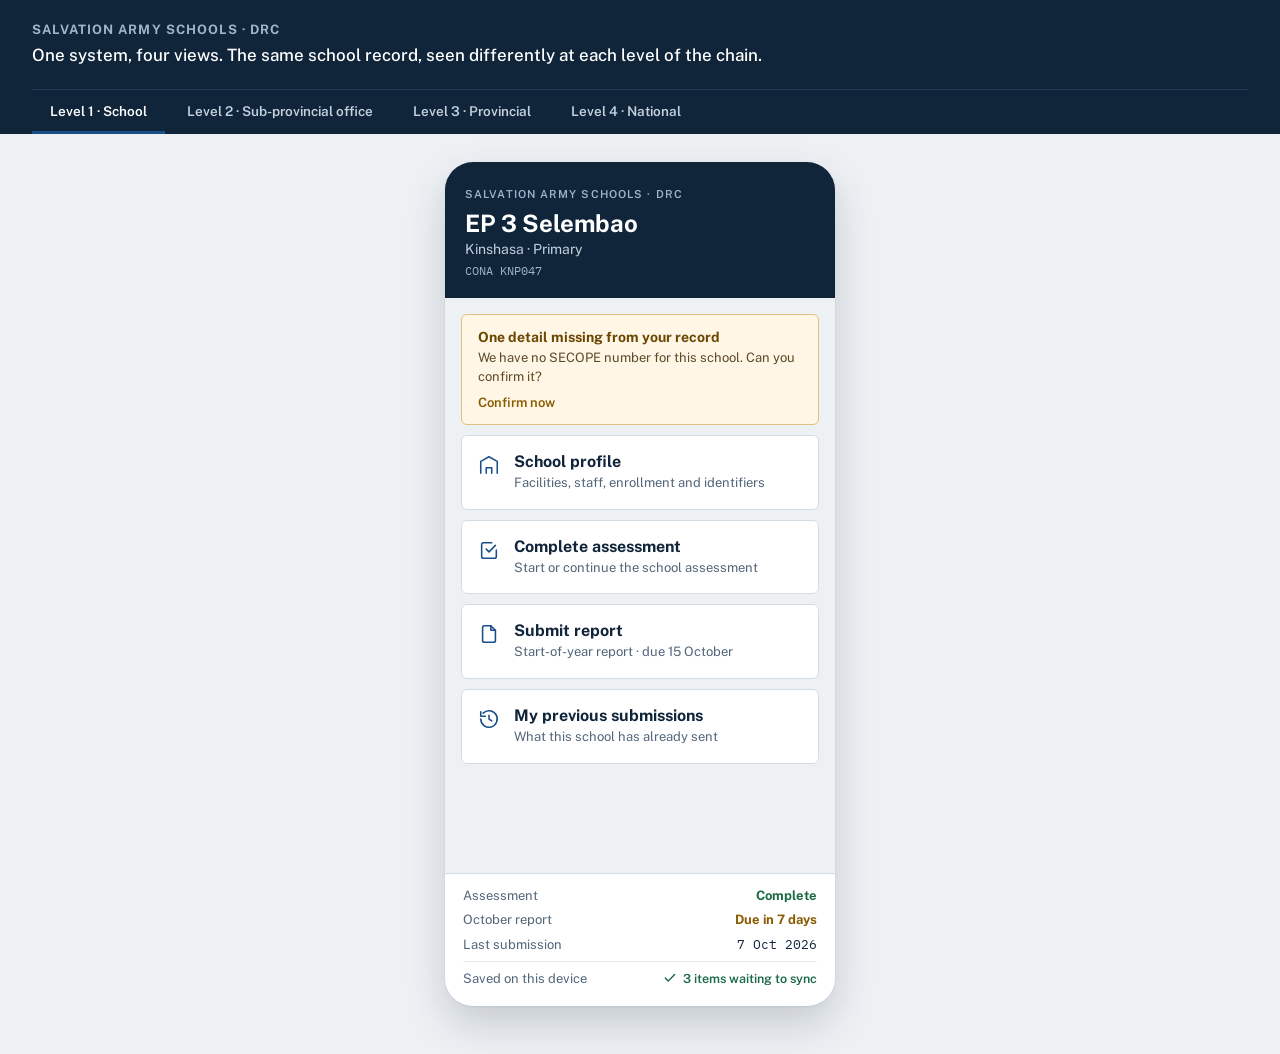
==== index.html @ e6bd0ef2 "Add SAWSO DRC school data dashboard (four role-level views) Implements the School, Sub-provincial of" ====
<!doctype html>
<html lang="en">
<head>
<meta charset="utf-8">
<meta name="viewport" content="width=device-width, initial-scale=1">
<title>DRC School Data System · Four Role Views</title>
<link rel="stylesheet" href="https://fonts.googleapis.com/css2?family=Public+Sans:wght@400;500;600;700&family=IBM+Plex+Mono:wght@400;500&display=swap">
<link rel="stylesheet" href="styles.css">
</head>
<body>

<header class="app-header">
  <div class="app-header__title">Salvation Army schools · DRC</div>
  <p class="app-header__tagline">One system, four views. The same school record, seen differently at each level of the chain.</p>
  <nav class="level-nav" aria-label="Role level">
    <button type="button" class="level-nav__tab" role="tab" aria-selected="true" aria-controls="view-school" data-view-target="school">Level 1 · School</button>
    <button type="button" class="level-nav__tab" role="tab" aria-selected="false" aria-controls="view-office" data-view-target="office">Level 2 · Sub-provincial office</button>
    <button type="button" class="level-nav__tab" role="tab" aria-selected="false" aria-controls="view-provincial" data-view-target="provincial">Level 3 · Provincial</button>
    <button type="button" class="level-nav__tab" role="tab" aria-selected="false" aria-controls="view-national" data-view-target="national">Level 4 · National</button>
  </nav>
</header>

<main>

<!-- ============ LEVEL 1 · SCHOOL ============ -->
<section id="view-school" class="view" data-active="true" aria-label="School home screen">
  <div class="phone-wrap">
    <div class="phone">

      <div class="phone__identity">
        <div class="phone__org">Salvation Army schools · DRC</div>
        <div class="phone__name">EP 3 Selembao</div>
        <div class="phone__place">Kinshasa · Primary</div>
        <div class="phone__code">CONA KNP047</div>
      </div>

      <div class="phone__body">

        <a href="#confirm" class="notice">
          <div class="notice__title">One detail missing from your record</div>
          <div class="notice__body">We have no SECOPE number for this school. Can you confirm it?</div>
          <div class="notice__action">Confirm now</div>
        </a>

        <a href="#profile" class="task-card">
          <svg class="task-card__icon" width="22" height="22" viewBox="0 0 24 24" fill="none" stroke="#1B4F8A" stroke-width="1.7" stroke-linecap="round" stroke-linejoin="round" aria-hidden="true">
            <path d="M3 21V8l9-5 9 5v13"/><path d="M9 21v-6h6v6"/>
          </svg>
          <span>
            <span class="task-card__title">School profile</span>
            <span class="task-card__desc">Facilities, staff, enrollment and identifiers</span>
          </span>
        </a>

        <a href="#assessment" class="task-card">
          <svg class="task-card__icon" width="22" height="22" viewBox="0 0 24 24" fill="none" stroke="#1B4F8A" stroke-width="1.7" stroke-linecap="round" stroke-linejoin="round" aria-hidden="true">
            <path d="M9 11l3 3 7-7"/><path d="M20 12v7a2 2 0 0 1-2 2H6a2 2 0 0 1-2-2V6a2 2 0 0 1 2-2h9"/>
          </svg>
          <span>
            <span class="task-card__title">Complete assessment</span>
            <span class="task-card__desc">Start or continue the school assessment</span>
          </span>
        </a>

        <a href="#report" class="task-card">
          <svg class="task-card__icon" width="22" height="22" viewBox="0 0 24 24" fill="none" stroke="#1B4F8A" stroke-width="1.7" stroke-linecap="round" stroke-linejoin="round" aria-hidden="true">
            <path d="M14 3H7a2 2 0 0 0-2 2v14a2 2 0 0 0 2 2h10a2 2 0 0 0 2-2V8z"/><path d="M14 3v5h5"/>
          </svg>
          <span>
            <span class="task-card__title">Submit report</span>
            <span class="task-card__desc">Start-of-year report · due 15 October</span>
          </span>
        </a>

        <a href="#history" class="task-card">
          <svg class="task-card__icon" width="22" height="22" viewBox="0 0 24 24" fill="none" stroke="#1B4F8A" stroke-width="1.7" stroke-linecap="round" stroke-linejoin="round" aria-hidden="true">
            <path d="M3 12a9 9 0 1 0 2.6-6.4"/><path d="M3 4v5h5"/><path d="M12 8v4l3 2"/>
          </svg>
          <span>
            <span class="task-card__title">My previous submissions</span>
            <span class="task-card__desc">What this school has already sent</span>
          </span>
        </a>

      </div>

      <div class="phone__status">
        <div class="status-row">
          <span class="status-row__label">Assessment</span>
          <span class="status-row__value" style="color: var(--green)">Complete</span>
        </div>
        <div class="status-row">
          <span class="status-row__label">October report</span>
          <span class="status-row__value" style="color: var(--amber)">Due in 7 days</span>
        </div>
        <div class="status-row">
          <span class="status-row__label">Last submission</span>
          <span class="status-row__value--mono">7 Oct 2026</span>
        </div>
        <div class="status-row status-row--sync">
          <span class="status-row__label">Saved on this device</span>
          <span class="sync-ok">
            <svg width="14" height="14" viewBox="0 0 24 24" fill="none" stroke="#1C6B46" stroke-width="2.4" stroke-linecap="round" stroke-linejoin="round" aria-hidden="true"><path d="M20 6L9 17l-5-5"/></svg>
            3 items waiting to sync
          </span>
        </div>
      </div>

    </div>
  </div>
</section>

<!-- ============ LEVEL 2 · SUB-PROVINCIAL OFFICE ============ -->
<section id="view-office" class="view" aria-label="Sub-provincial office workspace">
  <div class="topbar">
    <div>
      <div class="topbar__eyebrow">Sub-provincial coordination</div>
      <div class="topbar__title">CSP Lufu · Kinshasa</div>
    </div>
    <div class="topbar__period">
      <span>Reporting period</span>
      <span class="topbar__period-value">Start-of-year 2026/27</span>
    </div>
  </div>

  <div class="page">

    <div>
      <div class="section-head">
        <h1>Schools under your responsibility</h1>
        <span class="badge-warn">needs the school-to-office mapping</span>
      </div>
      <div class="stat-grid">
        <div class="stat-card">
          <div class="stat-card__value">42</div>
          <div class="stat-card__sub">schools assigned</div>
        </div>
        <div class="stat-card">
          <div class="stat-card__value stat-card__value--green">35</div>
          <div class="stat-card__sub">submitted</div>
        </div>
        <div class="stat-card">
          <div class="stat-card__value stat-card__value--red">5</div>
          <div class="stat-card__sub">overdue</div>
        </div>
        <div class="stat-card">
          <div class="stat-card__value stat-card__value--amber">2</div>
          <div class="stat-card__sub">waiting for your review</div>
        </div>
      </div>
    </div>

    <div class="panel">
      <div class="panel__head">
        <h2>School list</h2>
        <div>
          <button type="button" class="btn" id="office-filter-followup" aria-pressed="false">Needs follow-up</button>
          <button type="button" class="btn btn--primary" id="office-filter-all" aria-pressed="true">All 42</button>
        </div>
      </div>
      <div class="table-scroll">
        <table class="data-table">
          <thead>
            <tr>
              <th scope="col">School</th>
              <th scope="col">Assessment</th>
              <th scope="col">Report</th>
              <th scope="col">Data issue</th>
              <th scope="col">Action</th>
            </tr>
          </thead>
          <tbody id="office-table-body">
            <tr data-followup="false">
              <td class="school-name">EP 1 Assossa<span class="school-name__code">KNP006</span></td>
              <td class="status-ok">Complete</td>
              <td class="status-ok">Submitted</td>
              <td class="status-mute">None</td>
              <td class="action-cell"><a href="#school">View</a></td>
            </tr>
            <tr data-followup="true">
              <td class="school-name">EP 2 Assossa<span class="school-name__code">KNP007</span></td>
              <td class="status-warn">Incomplete</td>
              <td class="status-bad">Missing</td>
              <td class="status-warn">No SECOPE</td>
              <td class="action-cell"><a href="#school">Follow up</a></td>
            </tr>
            <tr data-followup="false">
              <td class="school-name">EP 3 Barumbu<span class="school-name__code">KNP008</span></td>
              <td class="status-ok">Complete</td>
              <td class="status-ok">Submitted</td>
              <td class="status-mute">None</td>
              <td class="action-cell"><a href="#school">View</a></td>
            </tr>
            <tr data-followup="true">
              <td class="school-name">Institut Buetasa<span class="school-name__code">KNS055</span></td>
              <td class="status-ok">Complete</td>
              <td class="status-warn">Returned</td>
              <td class="status-warn">Enrollment gap</td>
              <td class="action-cell"><a href="#school">Review</a></td>
            </tr>
            <tr data-followup="true">
              <td class="school-name">EP 1 Basoko<span class="school-name__code">KNP010</span></td>
              <td class="status-bad">Not started</td>
              <td class="status-bad">Missing</td>
              <td class="status-warn">No address</td>
              <td class="action-cell"><a href="#school">Follow up</a></td>
            </tr>
          </tbody>
        </table>
      </div>
    </div>

    <div class="panel panel--accent panel-pad">
      <h2 style="margin-bottom: 4px">Review a submission</h2>
      <p class="panel__lead">You can accept a submission, send it back to the school with a note, or add a comment without changing the school's own answers. The office never edits a school's figures silently.</p>
      <div style="display: flex; flex-wrap: wrap; gap: 9px; align-items: center">
        <button type="button" class="btn btn--lg btn--success">Accept</button>
        <button type="button" class="btn btn--lg btn--warn">Return for correction</button>
        <button type="button" class="btn btn--lg">Add a comment</button>
        <span class="badge-warn">formal sign-off still to be decided</span>
      </div>
    </div>

  </div>
</section>

<!-- ============ LEVEL 3 · PROVINCIAL ============ -->
<section id="view-provincial" class="view" aria-label="Provincial dashboard">
  <div class="topbar">
    <div>
      <div class="topbar__eyebrow">Provincial coordination</div>
      <div class="topbar__title">Kinshasa</div>
    </div>
    <nav aria-label="Drill path" class="breadcrumb">
      DRC <span class="sep">&rsaquo;</span> <strong>Kinshasa</strong> <span class="sep">&rsaquo; office &rsaquo; school</span>
    </nav>
  </div>

  <div class="page">

    <section>
      <div class="section-head">
        <h1>Reporting</h1>
        <span class="section-head__meta">start-of-year cycle · as at 8 Oct 2026 · next deadline 30 Oct</span>
      </div>

      <div class="stat-grid" style="margin-bottom: 14px">
        <div class="stat-card">
          <div class="stat-card__value">83</div>
          <div class="stat-card__sub">schools in province</div>
        </div>
        <div class="stat-card">
          <div class="stat-card__value stat-card__value--green">92%</div>
          <div class="stat-card__sub">reporting complete</div>
        </div>
        <div class="stat-card">
          <div class="stat-card__value stat-card__value--red">7</div>
          <div class="stat-card__sub">reports outstanding</div>
        </div>
        <div class="stat-card">
          <div class="stat-card__value stat-card__value--amber">11</div>
          <div class="stat-card__sub">schools needing follow-up</div>
        </div>
      </div>

      <div class="panel panel-pad">
        <div style="display: flex; align-items: baseline; gap: 10px; margin-bottom: 14px">
          <h2>Completion by managing office</h2>
          <span class="badge-warn">needs the mapping</span>
        </div>
        <div class="list-rows">
          <div class="bar-row">
            <span class="bar-row__label">CSP Lufu</span>
            <span class="bar-row__track"><span class="bar-row__fill" style="width: 98%; background: var(--green)"></span></span>
            <span class="bar-row__pct">98%</span>
            <span class="bar-row__n">41 of 42</span>
          </div>
          <div class="bar-row">
            <span class="bar-row__label">CSP Tshangu</span>
            <span class="bar-row__track"><span class="bar-row__fill" style="width: 92%; background: var(--green)"></span></span>
            <span class="bar-row__pct">92%</span>
            <span class="bar-row__n">23 of 25</span>
          </div>
          <div class="bar-row">
            <span class="bar-row__label">CR Kinshasa</span>
            <span class="bar-row__track"><span class="bar-row__fill" style="width: 76%; background: var(--amber)"></span></span>
            <span class="bar-row__pct">76%</span>
            <span class="bar-row__n">12 of 16</span>
          </div>
        </div>
      </div>
    </section>

    <section>
      <div class="section-head section-head--divider">
        <h1>School condition</h1>
        <span class="section-head__meta section-head__meta--warn">from assessments · 61 of 83 schools · cadence not yet agreed</span>
      </div>

      <div class="stat-grid">
        <div class="stat-card">
          <div class="stat-card__label">Infrastructure</div>
          <div class="stat-card__score">2.7<span class="stat-card__score-of"> / 4</span></div>
          <div class="stat-card__sub">average score</div>
        </div>
        <div class="stat-card">
          <div class="stat-card__label">Teaching materials</div>
          <div class="stat-card__score stat-card__score--amber">2.3<span class="stat-card__score-of"> / 4</span></div>
          <div class="stat-card__sub">lowest in the province</div>
        </div>
        <div class="stat-card">
          <div class="stat-card__label">Usable water on site</div>
          <div class="stat-card__value" style="font-size: 28px; margin-top: 5px">68%</div>
          <div class="stat-card__sub">of schools assessed</div>
        </div>
        <div class="stat-card stat-card--flagged">
          <div class="stat-card__label">Priority attention</div>
          <div class="stat-card__value stat-card__value--red" style="font-size: 28px; margin-top: 5px">12</div>
          <div class="stat-card__sub"><a href="#priority" style="font-weight: 600">See the list</a></div>
        </div>
      </div>
    </section>

    <p class="page-note">This level is for patterns and exceptions. Opening every school is the sub-provincial office's job, so the only thing here that goes to a single school is the priority list.</p>

  </div>
</section>

<!-- ============ LEVEL 4 · NATIONAL ============ -->
<section id="view-national" class="view" aria-label="National overview">
  <div class="topbar">
    <div>
      <div class="topbar__eyebrow">National coordination</div>
      <div class="topbar__title">DRC education overview</div>
    </div>
    <span class="topbar__period-value" style="background: none; padding: 0; color: var(--text-pale-2)">as at 8 Oct 2026</span>
  </div>

  <div class="page">

    <div class="stat-grid">
      <div class="stat-card">
        <div class="stat-card__value">615</div>
        <div class="stat-card__sub">schools in the master register</div>
      </div>
      <div class="stat-card">
        <div class="stat-card__value">10</div>
        <div class="stat-card__sub">geographic groups</div>
      </div>
      <div class="stat-card">
        <div class="stat-card__value stat-card__value--green">86%</div>
        <div class="stat-card__sub">reporting complete</div>
      </div>
      <div class="stat-card">
        <div class="stat-card__value stat-card__value--amber">73%<span class="stat-card__dot">&#8226;</span></div>
        <div class="stat-card__sub">assessment coverage</div>
      </div>
    </div>

    <div class="card-grid-2">

      <section class="panel panel-pad">
        <h2 style="margin-bottom: 3px">Reporting</h2>
        <p class="panel__lead" style="margin-bottom: 14px">Who is on time against the 13 January calendar</p>
        <div class="list-rows">
          <div class="bar-row">
            <span class="bar-row__label bar-row__label--narrow">Kinshasa</span>
            <span class="bar-row__track bar-row__track--thin"><span class="bar-row__fill" style="width: 92%; background: var(--green)"></span></span>
            <span class="bar-row__pct bar-row__pct--narrow">92%</span>
          </div>
          <div class="bar-row">
            <span class="bar-row__label bar-row__label--narrow">Kongo Central</span>
            <span class="bar-row__track bar-row__track--thin"><span class="bar-row__fill" style="width: 88%; background: var(--green)"></span></span>
            <span class="bar-row__pct bar-row__pct--narrow">88%</span>
          </div>
          <div class="bar-row">
            <span class="bar-row__label bar-row__label--narrow">Tshopo</span>
            <span class="bar-row__track bar-row__track--thin"><span class="bar-row__fill" style="width: 81%; background: var(--amber)"></span></span>
            <span class="bar-row__pct bar-row__pct--narrow">81%</span>
          </div>
          <div class="bar-row">
            <span class="bar-row__label bar-row__label--narrow">Mongala</span>
            <span class="bar-row__track bar-row__track--thin"><span class="bar-row__fill" style="width: 64%; background: var(--red)"></span></span>
            <span class="bar-row__pct bar-row__pct--narrow">64%</span>
          </div>
        </div>
      </section>

      <section class="panel panel-pad">
        <h2 style="margin-bottom: 3px">School conditions</h2>
        <p class="panel__lead" style="margin-bottom: 14px">Schools assessed as having no usable water on site<span style="color: var(--amber)">&#8226;</span></p>
        <div class="list-rows">
          <div class="list-row"><span class="list-row__name">Kongo Central</span><span class="list-row__value list-row__value--red">27</span></div>
          <div class="list-row"><span class="list-row__name">Tshopo</span><span class="list-row__value list-row__value--red">19</span></div>
          <div class="list-row"><span class="list-row__name">Kinshasa</span><span class="list-row__value list-row__value--red">14</span></div>
          <div class="list-row"><span class="list-row__name">Mongala</span><span class="list-row__value list-row__value--red">11</span></div>
        </div>
      </section>

      <section class="panel panel-pad">
        <h2 style="margin-bottom: 3px">Assessment</h2>
        <p class="panel__lead" style="margin-bottom: 14px">Where support appears most needed<span style="color: var(--amber)">&#8226;</span></p>
        <div class="list-rows">
          <div class="list-row"><span class="list-row__name">Teaching materials</span><span class="list-row__value list-row__value--text" style="color: var(--red)">lowest scoring area</span></div>
          <div class="list-row"><span class="list-row__name">Infrastructure</span><span class="list-row__value list-row__value--text" style="color: var(--amber)">2.7 of 4 nationally</span></div>
          <div class="list-row"><span class="list-row__name">Schools flagged</span><span class="list-row__value list-row__value--text" style="color: var(--navy)">58 across 10 groups</span></div>
          <div class="list-row"><span class="list-row__name">Multigrade teaching</span><span class="list-row__value list-row__value--text" style="color: var(--text-faint)">not yet measured</span></div>
        </div>
      </section>

      <section class="panel panel--accent-amber panel-pad">
        <h2 style="margin-bottom: 3px">Data quality</h2>
        <p class="panel__lead" style="margin-bottom: 14px">Counted here, fixed at the school and the office</p>
        <div class="list-rows">
          <div class="list-row"><span class="list-row__name">No SECOPE number recorded</span><span class="list-row__value list-row__value--amber">278</span></div>
          <div class="list-row"><span class="list-row__name">No address or locality</span><span class="list-row__value list-row__value--amber">191</span></div>
          <div class="list-row"><span class="list-row__name">No managing office known</span><span class="list-row__value list-row__value--amber">615</span></div>
          <div class="list-row"><span class="list-row__name">Duplicate CONA code</span><span class="list-row__value list-row__value--amber">1</span></div>
        </div>
        <p class="panel-note">Each of these reaches the school that can answer it, as a single prompt on its home screen.</p>
      </section>

    </div>

    <p class="legend-note"><span class="dot">&#8226;</span> depends on a decision DRC has not made yet: how often the assessment runs, and how many schools the first round covers. Everything unmarked is either a verified register figure or an operational count the system already holds.</p>

  </div>
</section>

</main>

<script src="script.js"></script>
</body>
</html>
---- styles.css ----
:root {
  --navy: #10243A;
  --navy-soft: #1D3A57;
  --blue: #1B4F8A;
  --bg: #EEF1F4;
  --border: #D4DCE4;
  --border-soft: #E6EBF0;
  --row-head-bg: #F6F8FA;
  --text-muted: #52657A;
  --text-faint: #7A8CA0;
  --text-pale: #9FB4C8;
  --text-pale-2: #C3D1DD;
  --green: #1C6B46;
  --red: #A32C2C;
  --amber: #8A5A00;
  --amber-bg: #FFF6E6;
  --amber-border: #E0C081;
  --white: #FFFFFF;
  --font-sans: "Public Sans", system-ui, sans-serif;
  --font-mono: "IBM Plex Mono", monospace;
}

* { box-sizing: border-box; }

html, body {
  margin: 0;
  background: var(--bg);
  font-family: var(--font-sans);
  color: var(--navy);
}

a { color: var(--blue); text-decoration: none; }
a:hover { color: var(--navy); }

button { font: inherit; cursor: pointer; }

/* ---------- App shell ---------- */

.app-header {
  background: var(--navy);
  color: var(--white);
  padding: 22px 32px 0;
}

.app-header__title {
  font-size: 13px;
  font-weight: 700;
  letter-spacing: .08em;
  text-transform: uppercase;
  color: var(--text-pale);
}

.app-header__tagline {
  font-size: 17px;
  font-weight: 500;
  line-height: 1.5;
  max-width: 70ch;
  margin: 6px 0 20px;
  color: var(--white);
}

.level-nav {
  display: flex;
  gap: 4px;
  overflow-x: auto;
  border-top: 1px solid #1D3A57;
}

.level-nav__tab {
  flex: none;
  background: none;
  border: none;
  color: var(--text-pale-2);
  padding: 13px 18px 12px;
  font-size: 13.5px;
  font-weight: 600;
  border-bottom: 3px solid transparent;
  white-space: nowrap;
}

.level-nav__tab:hover { color: var(--white); }

.level-nav__tab[aria-selected="true"] {
  color: var(--white);
  border-bottom-color: var(--blue);
}

.view { display: none; }
.view[data-active="true"] { display: block; }

/* ---------- Shared page scaffolding (Office / Provincial / National) ---------- */

.topbar {
  background: var(--navy);
  color: var(--white);
  padding: 18px 32px;
  display: flex;
  flex-wrap: wrap;
  gap: 16px;
  justify-content: space-between;
  align-items: center;
}

.topbar__eyebrow {
  font-size: 11px;
  font-weight: 600;
  letter-spacing: .1em;
  text-transform: uppercase;
  color: var(--text-pale);
}

.topbar__title {
  font-size: 20px;
  font-weight: 700;
  margin-top: 3px;
}

.topbar__period {
  display: flex;
  gap: 10px;
  align-items: center;
  font-size: 13px;
  color: var(--text-pale-2);
}

.topbar__period-value {
  font-family: var(--font-mono);
  font-size: 13px;
  background: var(--navy-soft);
  padding: 6px 11px;
  border-radius: 4px;
}

.breadcrumb {
  font-size: 13px;
  color: var(--text-pale-2);
}
.breadcrumb .sep { color: #6E8299; }
.breadcrumb strong { color: var(--white); }

.page {
  padding: 24px 32px 32px;
  max-width: 1400px;
  width: 100%;
  box-sizing: border-box;
  display: flex;
  flex-direction: column;
  gap: 22px;
}

.section-head {
  display: flex;
  flex-wrap: wrap;
  gap: 10px;
  align-items: baseline;
  justify-content: space-between;
  margin-bottom: 12px;
}

.section-head--divider {
  border-top: 1px solid var(--border);
  padding-top: 20px;
}

.section-head h1 {
  font-size: 17px;
  font-weight: 700;
  color: var(--navy);
  margin: 0;
}

.section-head__meta {
  font-family: var(--font-mono);
  font-size: 12px;
  color: var(--text-muted);
}

.section-head__meta--warn { color: var(--amber); }

/* ---------- Stat cards ---------- */

.stat-grid {
  display: grid;
  grid-template-columns: repeat(4, minmax(0, 1fr));
  gap: 14px;
}

.stat-card {
  background: var(--white);
  border: 1px solid var(--border);
  border-radius: 6px;
  padding: 16px 18px;
}

.stat-card--flagged {
  border-left: 3px solid var(--red);
  border-radius: 0 6px 6px 0;
}

.stat-card__value {
  font-size: 32px;
  font-weight: 700;
  color: var(--navy);
  line-height: 1;
}
.stat-card__value--green { color: var(--green); }
.stat-card__value--red { color: var(--red); }
.stat-card__value--amber { color: var(--amber); }

.stat-card__dot { font-size: 15px; }

.stat-card__sub {
  font-size: 13px;
  color: var(--text-muted);
  margin-top: 5px;
}

.stat-card__label {
  font-size: 13px;
  color: var(--text-muted);
}

.stat-card__score {
  font-size: 28px;
  font-weight: 700;
  color: var(--navy);
  line-height: 1.1;
  margin-top: 5px;
}
.stat-card__score--amber { color: var(--amber); }

.stat-card__score-of {
  font-size: 16px;
  font-weight: 500;
  color: var(--text-faint);
}

/* ---------- Badges / chips ---------- */

.badge-warn {
  font-size: 12.5px;
  color: var(--amber);
  background: var(--amber-bg);
  border: 1px solid var(--amber-border);
  border-radius: 3px;
  padding: 2px 8px;
  font-weight: 600;
}

/* ---------- Cards / panels ---------- */

.panel {
  background: var(--white);
  border: 1px solid var(--border);
  border-radius: 6px;
  overflow: hidden;
}

.panel--accent {
  border-left: 3px solid var(--blue);
  border-radius: 0 6px 6px 0;
}

.panel--accent-amber {
  border-left: 3px solid var(--amber);
  border-radius: 0 6px 6px 0;
}

.panel-pad {
  padding: 18px 20px;
}

.panel__head {
  padding: 15px 20px;
  border-bottom: 1px solid var(--border-soft);
  display: flex;
  flex-wrap: wrap;
  gap: 12px;
  justify-content: space-between;
  align-items: center;
}

.panel__head h2,
.panel-pad h2 {
  font-size: 15px;
  font-weight: 700;
  color: var(--navy);
  margin: 0;
}

.panel-pad p.panel__lead {
  font-size: 13.5px;
  color: var(--text-muted);
  margin: 0 0 14px;
  line-height: 1.5;
  max-width: 72ch;
}

/* ---------- Buttons ---------- */

.btn {
  font-size: 13px;
  font-weight: 600;
  border-radius: 4px;
  padding: 8px 13px;
  min-height: 36px;
  border: 1px solid var(--border);
  background: var(--bg);
  color: var(--navy);
}

.btn--lg { font-size: 13.5px; padding: 10px 16px; min-height: 44px; }

.btn--primary { background: var(--blue); border-color: var(--blue); color: var(--white); }
.btn--success { background: var(--green); border-color: var(--green); color: var(--white); }
.btn--warn { background: var(--amber-bg); border-color: var(--amber-border); color: var(--amber); }

.btn[aria-pressed="true"] { background: var(--blue); border-color: var(--blue); color: var(--white); }

/* ---------- Table ---------- */

.table-scroll { overflow-x: auto; }

table.data-table {
  width: 100%;
  border-collapse: collapse;
  font-size: 13.5px;
  min-width: 760px;
}

.data-table thead tr { background: var(--row-head-bg); }

.data-table th {
  text-align: left;
  padding: 11px 20px;
  font-size: 11px;
  font-weight: 700;
  letter-spacing: .07em;
  text-transform: uppercase;
  color: var(--text-muted);
  border-bottom: 1px solid var(--border-soft);
}

.data-table th:first-child,
.data-table td:first-child { padding-left: 20px; }
.data-table th:last-child,
.data-table td:last-child { text-align: right; padding-right: 20px; }

.data-table td {
  padding: 13px 14px;
  border-bottom: 1px solid var(--bg);
}

.data-table td.school-name {
  color: var(--navy);
  font-weight: 600;
  padding-left: 20px;
}

.school-name__code {
  display: block;
  font-family: var(--font-mono);
  font-size: 11.5px;
  font-weight: 400;
  color: var(--text-faint);
  margin-top: 2px;
}

.data-table td.action-cell {
  text-align: right;
  padding-right: 20px;
}

.data-table td.action-cell a { font-weight: 600; }

.status-ok { color: var(--green); font-weight: 600; }
.status-bad { color: var(--red); font-weight: 600; }
.status-warn { color: var(--amber); font-weight: 600; }
.status-mute { color: var(--text-faint); }

.data-table tr[hidden] { display: none; }

/* ---------- Progress bars ---------- */

.bar-row {
  display: flex;
  align-items: center;
  gap: 14px;
}

.bar-row__label {
  flex: none;
  width: 150px;
  font-size: 13.5px;
  font-weight: 600;
  color: var(--navy);
}

.bar-row__label--narrow { width: 118px; font-size: 13px; }

.bar-row__track {
  flex: 1 1 auto;
  height: 18px;
  background: var(--bg);
  border-radius: 2px;
  overflow: hidden;
}

.bar-row__track--thin { height: 16px; }

.bar-row__fill { display: block; height: 100%; border-radius: 2px; }

.bar-row__pct {
  flex: none;
  width: 54px;
  text-align: right;
  font-family: var(--font-mono);
  font-size: 13px;
  font-weight: 500;
  color: var(--navy);
}

.bar-row__pct--narrow { width: 46px; font-size: 12.5px; }

.bar-row__n {
  flex: none;
  width: 92px;
  font-size: 12.5px;
  color: var(--text-muted);
}

/* ---------- List rows (National panels) ---------- */

.list-rows { display: flex; flex-direction: column; gap: 9px; }

.list-row {
  display: flex;
  justify-content: space-between;
  align-items: baseline;
  gap: 12px;
  padding-bottom: 8px;
  border-bottom: 1px solid var(--bg);
}

.list-row__name { font-size: 13.5px; color: var(--navy); }
.list-row__value { font-family: var(--font-mono); font-size: 14px; font-weight: 500; }
.list-row__value--red { color: var(--red); }
.list-row__value--amber { color: var(--amber); }
.list-row__value--text { font-family: var(--font-sans); font-size: 13px; font-weight: 600; }

.panel-note {
  font-size: 12.5px;
  color: var(--text-muted);
  margin: 12px 0 0;
  line-height: 1.5;
}

.card-grid-2 {
  display: grid;
  grid-template-columns: repeat(2, minmax(0, 1fr));
  gap: 16px;
}

.legend-note {
  font-size: 12.5px;
  color: var(--text-muted);
  margin: 0;
  line-height: 1.5;
}
.legend-note .dot { color: var(--amber); font-weight: 700; }

.page-note {
  font-size: 13px;
  color: var(--text-muted);
  margin: 2px 0 0;
  line-height: 1.5;
  max-width: 86ch;
}

/* ---------- Level 1 · School (phone) ---------- */

.phone-wrap {
  display: flex;
  justify-content: center;
  padding: 28px 16px 48px;
}

.phone {
  width: 390px;
  max-width: 100%;
  min-height: 844px;
  background: var(--bg);
  border-radius: 28px;
  box-shadow: 0 1px 2px rgba(16, 36, 58, .08), 0 18px 40px rgba(16, 36, 58, .18);
  overflow: hidden;
  display: flex;
  flex-direction: column;
}

.phone__identity {
  background: var(--navy);
  color: var(--white);
  padding: 26px 20px 20px;
  display: flex;
  flex-direction: column;
  gap: 4px;
}

.phone__org {
  font-size: 11px;
  font-weight: 600;
  letter-spacing: .1em;
  text-transform: uppercase;
  color: var(--text-pale);
}

.phone__name {
  font-size: 24px;
  font-weight: 700;
  line-height: 1.15;
  margin-top: 6px;
}

.phone__place { font-size: 14px; color: var(--text-pale-2); }

.phone__code {
  font-family: var(--font-mono);
  font-size: 12px;
  color: var(--text-pale);
  margin-top: 2px;
}

.phone__body {
  flex: 1 1 auto;
  padding: 16px 16px 0;
  display: flex;
  flex-direction: column;
  gap: 10px;
}

.notice {
  display: block;
  background: var(--amber-bg);
  border: 1px solid var(--amber-border);
  border-radius: 6px;
  padding: 14px 16px;
}

.notice__title { font-size: 14px; font-weight: 700; color: #6B4700; }

.notice__body {
  font-size: 13px;
  color: #5C4A28;
  line-height: 1.45;
  margin-top: 4px;
}

.notice__action {
  font-size: 13px;
  font-weight: 600;
  color: var(--amber);
  margin-top: 8px;
}

.task-card {
  display: flex;
  gap: 14px;
  align-items: flex-start;
  background: var(--white);
  border: 1px solid var(--border);
  border-radius: 6px;
  padding: 16px;
  min-height: 44px;
}

.task-card__icon { flex: none; margin-top: 2px; }

.task-card__title {
  display: block;
  font-size: 16px;
  font-weight: 700;
  color: var(--navy);
}

.task-card__desc {
  display: block;
  font-size: 13px;
  color: var(--text-muted);
  line-height: 1.45;
  margin-top: 3px;
}

.phone__status {
  flex: none;
  background: var(--white);
  border-top: 1px solid var(--border);
  padding: 14px 18px 20px;
  display: flex;
  flex-direction: column;
  gap: 9px;
}

.status-row {
  display: flex;
  justify-content: space-between;
  align-items: baseline;
  gap: 12px;
}

.status-row__label { font-size: 13px; color: var(--text-muted); }
.status-row__value { font-size: 13px; font-weight: 700; }
.status-row__value--mono { font-family: var(--font-mono); font-size: 12.5px; font-weight: 400; color: var(--navy); }

.status-row--sync {
  align-items: center;
  border-top: 1px solid var(--border-soft);
  padding-top: 9px;
}

.sync-ok {
  display: inline-flex;
  align-items: center;
  gap: 6px;
  font-size: 12.5px;
  font-weight: 600;
  color: var(--green);
}

/* ---------- Responsive ---------- */

@media (max-width: 860px) {
  .stat-grid { grid-template-columns: repeat(2, minmax(0, 1fr)); }
  .card-grid-2 { grid-template-columns: 1fr; }
}

@media (max-width: 520px) {
  .app-header, .topbar, .page { padding-left: 18px; padding-right: 18px; }
  .stat-grid { grid-template-columns: 1fr 1fr; }
}
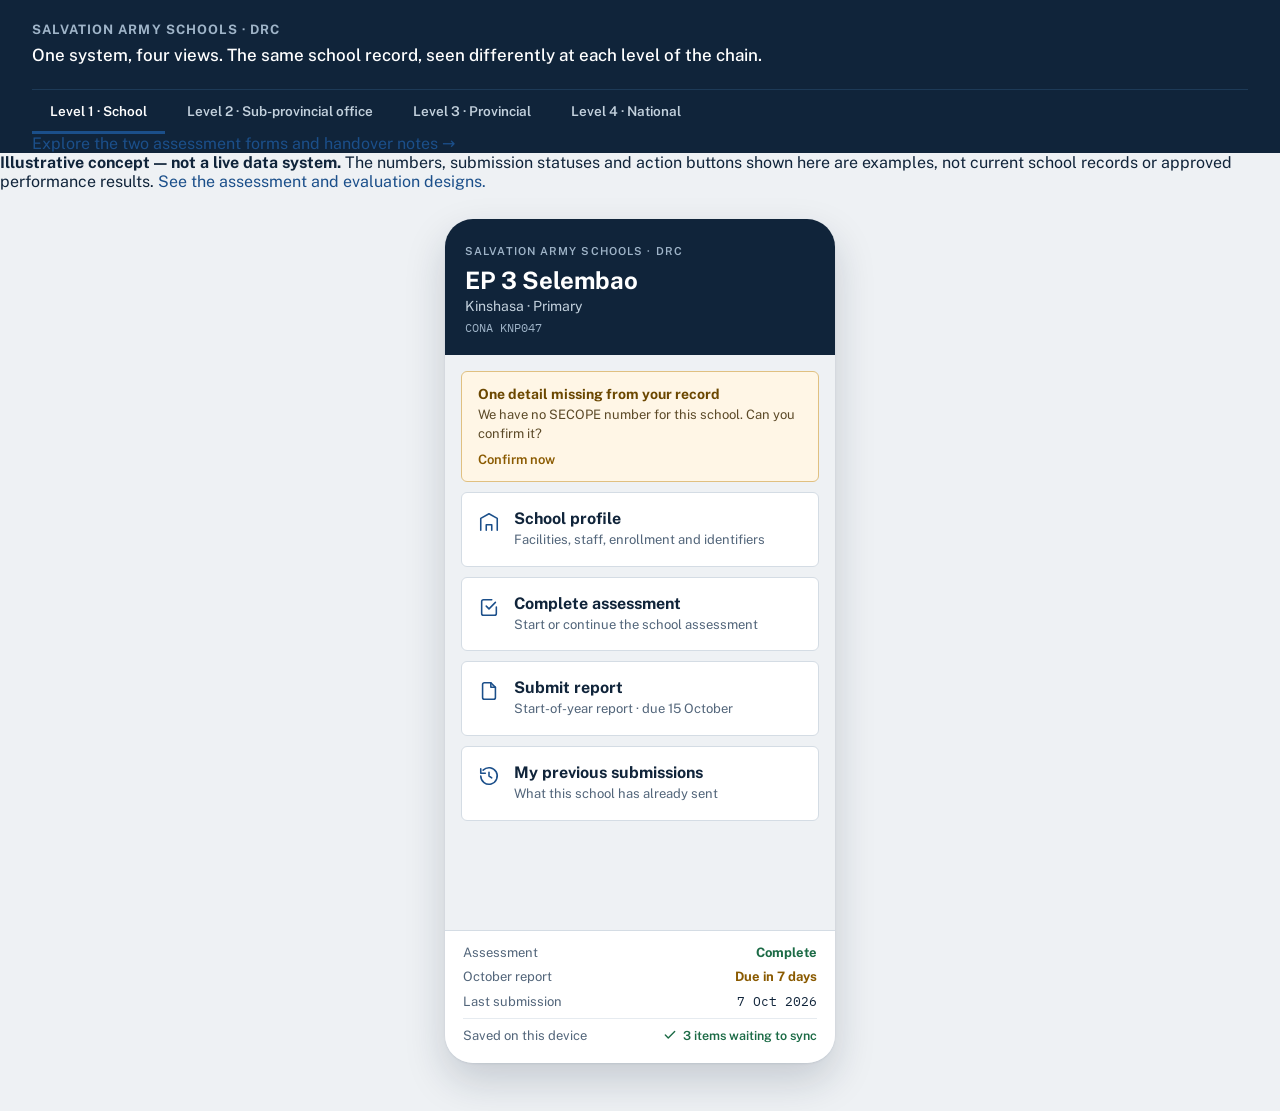
==== commit db31722d: "Clearly mark illustrative dashboard data and link assessment forms" ====
--- a/index.html
+++ b/index.html
@@ -18,7 +18,10 @@
     <button type="button" class="level-nav__tab" role="tab" aria-selected="false" aria-controls="view-provincial" data-view-target="provincial">Level 3 · Provincial</button>
     <button type="button" class="level-nav__tab" role="tab" aria-selected="false" aria-controls="view-national" data-view-target="national">Level 4 · National</button>
   </nav>
+  <div class="app-header__resource-link"><a href="forms.html">Explore the two assessment forms and handover notes →</a></div>
 </header>
+
+<aside class="demo-notice" aria-label="Prototype limitation"><strong>Illustrative concept — not a live data system.</strong> The numbers, submission statuses and action buttons shown here are examples, not current school records or approved performance results. <a href="forms.html">See the assessment and evaluation designs.</a></aside>
 
 <main>
 
@@ -42,7 +45,7 @@
           <div class="notice__action">Confirm now</div>
         </a>
 
-        <a href="#profile" class="task-card">
+        <a href="forms.html" class="task-card">
           <svg class="task-card__icon" width="22" height="22" viewBox="0 0 24 24" fill="none" stroke="#1B4F8A" stroke-width="1.7" stroke-linecap="round" stroke-linejoin="round" aria-hidden="true">
             <path d="M3 21V8l9-5 9 5v13"/><path d="M9 21v-6h6v6"/>
           </svg>
@@ -52,7 +55,7 @@
           </span>
         </a>
 
-        <a href="#assessment" class="task-card">
+        <a href="forms.html#assessment" class="task-card">
           <svg class="task-card__icon" width="22" height="22" viewBox="0 0 24 24" fill="none" stroke="#1B4F8A" stroke-width="1.7" stroke-linecap="round" stroke-linejoin="round" aria-hidden="true">
             <path d="M9 11l3 3 7-7"/><path d="M20 12v7a2 2 0 0 1-2 2H6a2 2 0 0 1-2-2V6a2 2 0 0 1 2-2h9"/>
           </svg>
@@ -62,7 +65,7 @@
           </span>
         </a>
 
-        <a href="#report" class="task-card">
+        <a href="forms.html" class="task-card">
           <svg class="task-card__icon" width="22" height="22" viewBox="0 0 24 24" fill="none" stroke="#1B4F8A" stroke-width="1.7" stroke-linecap="round" stroke-linejoin="round" aria-hidden="true">
             <path d="M14 3H7a2 2 0 0 0-2 2v14a2 2 0 0 0 2 2h10a2 2 0 0 0 2-2V8z"/><path d="M14 3v5h5"/>
           </svg>
@@ -72,7 +75,7 @@
           </span>
         </a>
 
-        <a href="#history" class="task-card">
+        <a href="forms.html" class="task-card">
           <svg class="task-card__icon" width="22" height="22" viewBox="0 0 24 24" fill="none" stroke="#1B4F8A" stroke-width="1.7" stroke-linecap="round" stroke-linejoin="round" aria-hidden="true">
             <path d="M3 12a9 9 0 1 0 2.6-6.4"/><path d="M3 4v5h5"/><path d="M12 8v4l3 2"/>
           </svg>
@@ -422,7 +425,7 @@
 
     </div>
 
-    <p class="legend-note"><span class="dot">&#8226;</span> depends on a decision DRC has not made yet: how often the assessment runs, and how many schools the first round covers. Everything unmarked is either a verified register figure or an operational count the system already holds.</p>
+    <p class="legend-note"><span class="dot">&#8226;</span> depends on a decision DRC has not made yet: how often the assessment runs, and how many schools the first round covers. All figures here are illustrative unless independently confirmed in the approved source register and reporting process.</p>
 
   </div>
 </section>
